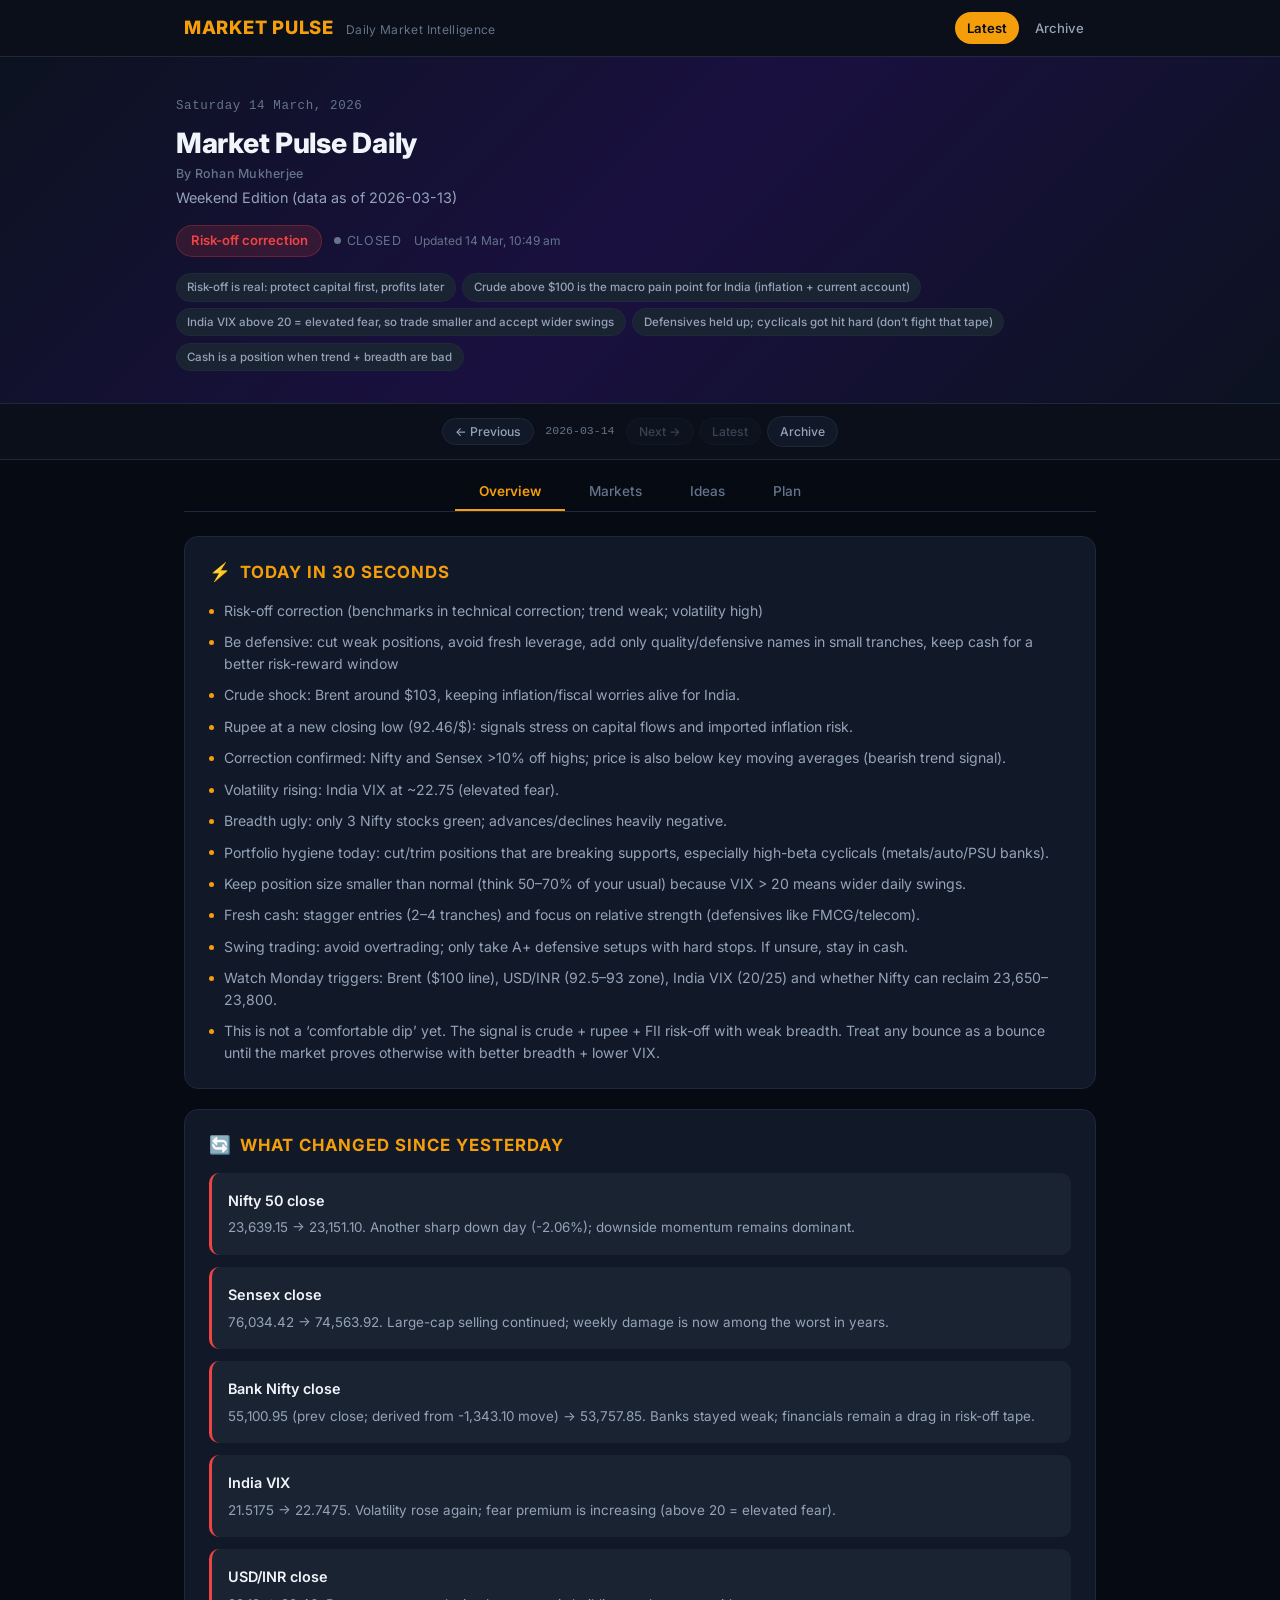
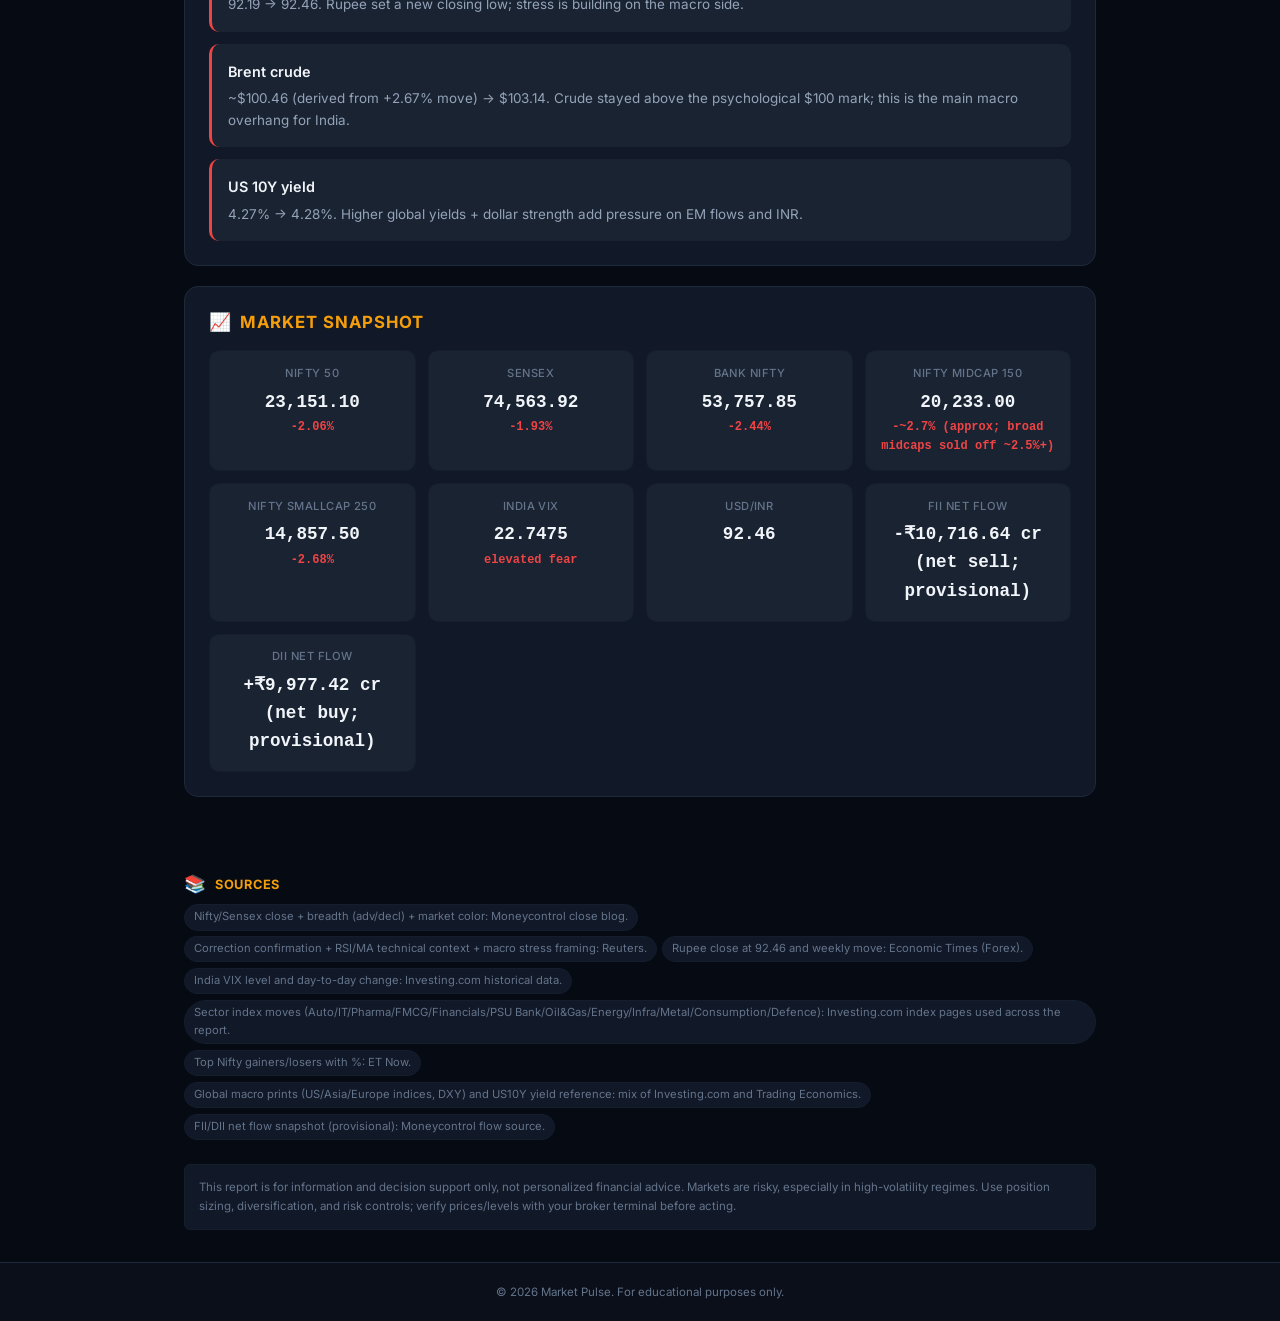
==== index.html @ bf6e7c00 "Initial Market Pulse site" ====
<!DOCTYPE html>
<html lang="en">
<head>
  <meta charset="UTF-8">
  <meta name="viewport" content="width=device-width, initial-scale=1.0">
  <meta name="description" content="Market Pulse — Daily market intelligence and investment research for Indian markets.">
  <meta name="theme-color" content="#0a0f1a">
  <title>Market Pulse — Daily Market Intelligence</title>
  <link rel="preconnect" href="https://fonts.googleapis.com">
  <link rel="preconnect" href="https://fonts.gstatic.com" crossorigin>
  <link href="https://fonts.googleapis.com/css2?family=Inter:wght@400;500;600;700;800&display=swap" rel="stylesheet">
  <link rel="stylesheet" href="assets/css/styles.css">
</head>
<body>

  <!-- Site Header -->
  <header class="site-header">
    <div class="container">
      <div class="site-brand">
        <span class="site-title">Market Pulse</span>
        <span class="site-tagline">Daily Market Intelligence</span>
      </div>
      <nav class="site-nav">
        <a href="index.html" class="nav-link active">Latest</a>
        <a href="archive.html" class="nav-link">Archive</a>
      </nav>
    </div>
  </header>

  <!-- Main Content -->
  <main id="report-root">

    <!-- Loading State -->
    <div id="loading-state" class="state-container">
      <div class="loader"></div>
      <p>Loading report...</p>
    </div>

    <!-- Error State -->
    <div id="error-state" class="state-container hidden">
      <p class="error-message"></p>
      <a href="index.html" class="btn">Load Latest Report</a>
    </div>

    <!-- Report Content -->
    <div id="report-content" class="hidden">

      <!-- Hero -->
      <section id="report-hero" class="hero-section"></section>

      <!-- Report Navigation -->
      <div id="report-nav" class="report-nav"></div>

      <!-- Tab Navigation -->
      <div class="container">
        <nav id="tab-nav" class="tab-nav">
          <button class="tab-btn active" data-tab="overview">Overview</button>
          <button class="tab-btn" data-tab="markets">Markets</button>
          <button class="tab-btn" data-tab="ideas">Ideas</button>
          <button class="tab-btn" data-tab="plan">Plan</button>
        </nav>
      </div>

      <!-- Tab Panels -->
      <div class="container">
        <div id="tab-overview" class="tab-panel active"></div>
        <div id="tab-markets" class="tab-panel hidden"></div>
        <div id="tab-ideas" class="tab-panel hidden"></div>
        <div id="tab-plan" class="tab-panel hidden"></div>
      </div>

      <!-- Sources & Disclaimer -->
      <div class="container">
        <section id="report-sources" class="sources-section"></section>
        <section id="report-disclaimer" class="disclaimer-section"></section>
      </div>

    </div>
  </main>

  <!-- Footer -->
  <footer class="site-footer">
    <div class="container">
      <p>&copy; 2026 Market Pulse. For educational purposes only.</p>
    </div>
  </footer>

  <!-- Scripts -->
  <script src="assets/js/config.js"></script>
  <script src="assets/js/renderer.js"></script>
  <script src="assets/js/app.js"></script>

</body>
</html>
---- assets/css/styles.css ----
/* ================================================================
   MARKET PULSE — Premium Dark Theme Stylesheet
   ================================================================ */

/* --- Custom Properties --- */
:root {
  --bg-body: #060a13;
  --bg-primary: #0a0f1a;
  --bg-card: #111827;
  --bg-card-hover: #162032;
  --bg-elevated: #1a2332;
  --bg-hero: linear-gradient(135deg, #0c1220 0%, #1a1040 50%, #0c1220 100%);

  --border: #1e293b;
  --border-subtle: #141e2e;
  --border-accent: rgba(245, 158, 11, 0.25);

  --text-primary: #e2e8f0;
  --text-secondary: #94a3b8;
  --text-muted: #64748b;
  --text-heading: #f1f5f9;

  --gold: #f59e0b;
  --gold-soft: rgba(245, 158, 11, 0.15);
  --green: #10b981;
  --green-soft: rgba(16, 185, 129, 0.15);
  --red: #ef4444;
  --red-soft: rgba(239, 68, 68, 0.15);
  --blue: #3b82f6;
  --blue-soft: rgba(59, 130, 246, 0.15);
  --amber: #f59e0b;
  --purple: #8b5cf6;

  --radius-sm: 6px;
  --radius-md: 10px;
  --radius-lg: 14px;
  --radius-pill: 100px;

  --font-sans: 'Inter', -apple-system, BlinkMacSystemFont, 'Segoe UI', Roboto, sans-serif;
  --font-mono: 'JetBrains Mono', 'Fira Code', 'Consolas', monospace;

  --transition: 200ms ease;
  --container-max: 960px;
}

/* --- Reset & Base --- */
*,
*::before,
*::after {
  box-sizing: border-box;
  margin: 0;
  padding: 0;
}

html {
  font-size: 16px;
  scroll-behavior: smooth;
  -webkit-text-size-adjust: 100%;
}

body {
  font-family: var(--font-sans);
  background: var(--bg-body);
  color: var(--text-primary);
  line-height: 1.6;
  min-height: 100vh;
  -webkit-font-smoothing: antialiased;
  -moz-osx-font-smoothing: grayscale;
}

img { max-width: 100%; display: block; }
a { color: var(--gold); text-decoration: none; transition: opacity var(--transition); }
a:hover { opacity: 0.85; }

/* --- Typography --- */
h1, h2, h3, h4, h5, h6 {
  color: var(--text-heading);
  font-weight: 600;
  line-height: 1.3;
  letter-spacing: -0.01em;
}

.section-title {
  font-size: 1.05rem;
  font-weight: 700;
  text-transform: uppercase;
  letter-spacing: 0.06em;
  color: var(--gold);
  margin-bottom: 1rem;
  display: flex;
  align-items: center;
  gap: 0.5rem;
}

.section-title .icon {
  font-size: 1.1rem;
}

.section-summary {
  color: var(--text-secondary);
  font-size: 0.92rem;
  line-height: 1.65;
  margin-bottom: 1.25rem;
}

/* --- Layout --- */
.container {
  max-width: var(--container-max);
  margin: 0 auto;
  padding: 0 1rem;
}

/* --- Site Header --- */
.site-header {
  background: var(--bg-primary);
  border-bottom: 1px solid var(--border);
  padding: 0.75rem 0;
  position: sticky;
  top: 0;
  z-index: 100;
  backdrop-filter: blur(12px);
  -webkit-backdrop-filter: blur(12px);
}

.site-header .container {
  display: flex;
  align-items: center;
  justify-content: space-between;
}

.site-brand {
  display: flex;
  align-items: baseline;
  gap: 0.75rem;
}

.site-title {
  font-size: 1.15rem;
  font-weight: 800;
  letter-spacing: 0.04em;
  color: var(--gold);
  text-transform: uppercase;
}

.site-tagline {
  font-size: 0.75rem;
  color: var(--text-muted);
  letter-spacing: 0.03em;
  display: none;
}

@media (min-width: 480px) {
  .site-tagline { display: inline; }
}

.site-nav {
  display: flex;
  gap: 0.25rem;
}

.nav-link {
  font-size: 0.82rem;
  font-weight: 500;
  color: var(--text-secondary);
  padding: 0.35rem 0.75rem;
  border-radius: var(--radius-pill);
  transition: all var(--transition);
}

.nav-link:hover {
  color: var(--text-primary);
  background: var(--bg-elevated);
  opacity: 1;
}

.nav-link.active {
  color: var(--bg-body);
  background: var(--gold);
  font-weight: 600;
}

/* --- Hero Section --- */
.hero-section {
  background: var(--bg-hero);
  border-bottom: 1px solid var(--border);
  padding: 2rem 0 1.75rem;
}

.hero-inner {
  max-width: var(--container-max);
  margin: 0 auto;
  padding: 0 1rem;
}

.hero-date {
  font-family: var(--font-mono);
  font-size: 0.78rem;
  color: var(--text-muted);
  letter-spacing: 0.05em;
  margin-bottom: 0.5rem;
}

.hero-title {
  font-size: 1.5rem;
  font-weight: 800;
  color: var(--text-heading);
  margin-bottom: 0.15rem;
}

.hero-author {
  font-size: 0.78rem;
  color: var(--text-muted);
  font-weight: 500;
  letter-spacing: 0.02em;
  margin-bottom: 0.1rem;
}

.hero-subtitle {
  font-size: 0.9rem;
  color: var(--text-secondary);
  margin-bottom: 1rem;
}

.hero-meta {
  display: flex;
  flex-wrap: wrap;
  align-items: center;
  gap: 0.75rem;
  margin-bottom: 1rem;
}

.mood-badge {
  display: inline-flex;
  align-items: center;
  gap: 0.4rem;
  padding: 0.3rem 0.85rem;
  border-radius: var(--radius-pill);
  font-size: 0.82rem;
  font-weight: 600;
}

.mood-badge.positive { background: var(--green-soft); color: var(--green); border: 1px solid rgba(16,185,129,0.25); }
.mood-badge.negative { background: var(--red-soft); color: var(--red); border: 1px solid rgba(239,68,68,0.25); }
.mood-badge.neutral  { background: var(--gold-soft); color: var(--gold); border: 1px solid rgba(245,158,11,0.25); }

.market-status {
  display: inline-flex;
  align-items: center;
  gap: 0.35rem;
  font-size: 0.78rem;
  color: var(--text-muted);
  text-transform: uppercase;
  letter-spacing: 0.05em;
}

.status-dot {
  width: 7px;
  height: 7px;
  border-radius: 50%;
  background: var(--text-muted);
}

.status-dot.open { background: var(--green); box-shadow: 0 0 6px rgba(16,185,129,0.6); }
.status-dot.closed { background: var(--text-muted); }
.status-dot.pre-open { background: var(--amber); box-shadow: 0 0 6px rgba(245,158,11,0.5); }

.hero-updated {
  font-size: 0.75rem;
  color: var(--text-muted);
}

.mood-pills {
  display: flex;
  flex-wrap: wrap;
  gap: 0.4rem;
}

.mood-pill {
  font-size: 0.72rem;
  font-weight: 500;
  padding: 0.25rem 0.65rem;
  border-radius: var(--radius-pill);
  background: var(--bg-elevated);
  color: var(--text-secondary);
  border: 1px solid var(--border);
  white-space: nowrap;
}

/* --- Report Navigation --- */
.report-nav {
  display: flex;
  align-items: center;
  justify-content: center;
  flex-wrap: wrap;
  gap: 0.35rem;
  padding: 0.75rem 1rem;
  border-bottom: 1px solid var(--border);
  background: var(--bg-primary);
}

.report-nav .nav-btn {
  font-family: var(--font-sans);
  font-size: 0.76rem;
  font-weight: 500;
  color: var(--text-secondary);
  background: var(--bg-card);
  border: 1px solid var(--border);
  padding: 0.3rem 0.75rem;
  border-radius: var(--radius-pill);
  cursor: pointer;
  transition: all var(--transition);
  white-space: nowrap;
}

.report-nav .nav-btn:hover:not(:disabled) {
  color: var(--text-primary);
  background: var(--bg-elevated);
  border-color: var(--gold);
}

.report-nav .nav-btn:disabled {
  opacity: 0.35;
  cursor: not-allowed;
}

.report-nav .nav-date {
  font-family: var(--font-mono);
  font-size: 0.72rem;
  color: var(--text-muted);
  padding: 0 0.35rem;
}

/* --- Tab Navigation --- */
.tab-nav {
  display: flex;
  gap: 0;
  padding: 0.75rem 0 0;
  overflow-x: auto;
  scrollbar-width: none;
  -ms-overflow-style: none;
  border-bottom: 1px solid var(--border);
}

.tab-nav::-webkit-scrollbar { display: none; }

.tab-btn {
  font-family: var(--font-sans);
  font-size: 0.85rem;
  font-weight: 500;
  color: var(--text-muted);
  background: none;
  border: none;
  padding: 0.6rem 1.2rem;
  cursor: pointer;
  border-bottom: 2px solid transparent;
  transition: all var(--transition);
  white-space: nowrap;
  position: relative;
}

.tab-btn:hover {
  color: var(--text-secondary);
}

.tab-btn.active {
  color: var(--gold);
  border-bottom-color: var(--gold);
  font-weight: 600;
}

/* --- Tab Panels --- */
.tab-panel {
  padding: 1.5rem 0 2rem;
}

.tab-panel.hidden {
  display: none;
}

/* --- Section Card --- */
.section-card {
  background: var(--bg-card);
  border: 1px solid var(--border);
  border-radius: var(--radius-lg);
  padding: 1.25rem;
  margin-bottom: 1.25rem;
  transition: border-color var(--transition);
}

.section-card:hover {
  border-color: var(--border-accent);
}

/* --- Metrics Grid --- */
.metrics-grid {
  display: grid;
  grid-template-columns: repeat(2, 1fr);
  gap: 0.75rem;
}

@media (min-width: 600px) {
  .metrics-grid { grid-template-columns: repeat(4, 1fr); }
}

.metric-card {
  background: var(--bg-elevated);
  border: 1px solid var(--border-subtle);
  border-radius: var(--radius-md);
  padding: 0.85rem;
  text-align: center;
}

.metric-label {
  font-size: 0.7rem;
  font-weight: 500;
  color: var(--text-muted);
  text-transform: uppercase;
  letter-spacing: 0.04em;
  margin-bottom: 0.3rem;
}

.metric-value {
  font-family: var(--font-mono);
  font-size: 1.1rem;
  font-weight: 700;
  color: var(--text-heading);
  margin-bottom: 0.15rem;
}

.metric-change {
  font-family: var(--font-mono);
  font-size: 0.75rem;
  font-weight: 600;
}

.metric-change.positive { color: var(--green); }
.metric-change.negative { color: var(--red); }
.metric-change.neutral  { color: var(--text-muted); }

/* --- Summary List (Today in 30 Seconds) --- */
.summary-list {
  list-style: none;
  display: flex;
  flex-direction: column;
  gap: 0.6rem;
}

.summary-item {
  display: flex;
  align-items: flex-start;
  gap: 0.65rem;
  font-size: 0.88rem;
  color: var(--text-secondary);
  line-height: 1.55;
}

.summary-bullet {
  flex-shrink: 0;
  width: 5px;
  height: 5px;
  border-radius: 50%;
  background: var(--gold);
  margin-top: 0.55rem;
}

/* --- Change Cards --- */
.change-cards {
  display: flex;
  flex-direction: column;
  gap: 0.75rem;
}

.change-card {
  background: var(--bg-elevated);
  border-radius: var(--radius-md);
  padding: 1rem;
  border-left: 3px solid var(--text-muted);
}

.change-card.positive { border-left-color: var(--green); }
.change-card.negative { border-left-color: var(--red); }
.change-card.neutral  { border-left-color: var(--amber); }

.change-card-title {
  font-size: 0.9rem;
  font-weight: 600;
  color: var(--text-heading);
  margin-bottom: 0.35rem;
}

.change-card-desc {
  font-size: 0.84rem;
  color: var(--text-secondary);
  line-height: 1.6;
}

/* --- Data Rows (Regions, Indicators) --- */
.data-rows {
  display: flex;
  flex-direction: column;
  gap: 0.5rem;
}

.data-row {
  display: grid;
  grid-template-columns: 1fr auto auto;
  align-items: center;
  gap: 0.75rem;
  padding: 0.65rem 0.85rem;
  background: var(--bg-elevated);
  border-radius: var(--radius-sm);
  border: 1px solid var(--border-subtle);
}

.data-row-label {
  font-size: 0.84rem;
  font-weight: 500;
  color: var(--text-primary);
}

.data-row-sublabel {
  font-size: 0.72rem;
  color: var(--text-muted);
  margin-top: 0.1rem;
}

.data-row-value {
  font-family: var(--font-mono);
  font-size: 0.85rem;
  font-weight: 600;
  color: var(--text-heading);
  text-align: right;
}

.data-row-change {
  font-family: var(--font-mono);
  font-size: 0.78rem;
  font-weight: 600;
  text-align: right;
  min-width: 55px;
}

.data-row-change.positive { color: var(--green); }
.data-row-change.negative { color: var(--red); }
.data-row-change.neutral  { color: var(--text-muted); }

.data-row-note {
  grid-column: 1 / -1;
  font-size: 0.76rem;
  color: var(--text-muted);
  padding-top: 0.15rem;
}

/* --- Key Drivers / Highlights List --- */
.drivers-list {
  list-style: none;
  display: flex;
  flex-direction: column;
  gap: 0.45rem;
  margin-top: 0.75rem;
}

.driver-item {
  display: flex;
  align-items: flex-start;
  gap: 0.5rem;
  font-size: 0.82rem;
  color: var(--text-secondary);
  line-height: 1.5;
}

.driver-bullet {
  flex-shrink: 0;
  color: var(--gold);
  font-size: 0.65rem;
  margin-top: 0.35rem;
}

/* --- Flows Row --- */
.flows-row {
  display: grid;
  grid-template-columns: 1fr 1fr;
  gap: 0.75rem;
  margin-top: 0.75rem;
  margin-bottom: 0.75rem;
}

.flow-card {
  background: var(--bg-elevated);
  border-radius: var(--radius-md);
  padding: 0.75rem;
  text-align: center;
  border: 1px solid var(--border-subtle);
}

.flow-label {
  font-size: 0.72rem;
  font-weight: 600;
  text-transform: uppercase;
  letter-spacing: 0.04em;
  color: var(--text-muted);
  margin-bottom: 0.25rem;
}

.flow-value {
  font-family: var(--font-mono);
  font-size: 1rem;
  font-weight: 700;
}

.flow-value.positive { color: var(--green); }
.flow-value.negative { color: var(--red); }
.flow-value.neutral  { color: var(--text-secondary); }

/* --- Regime Signals --- */
.regime-label {
  font-size: 1.15rem;
  font-weight: 700;
  color: var(--gold);
  margin-bottom: 0.5rem;
}

.signals-grid {
  display: grid;
  grid-template-columns: repeat(2, 1fr);
  gap: 0.5rem;
  margin-top: 1rem;
}

@media (min-width: 600px) {
  .signals-grid { grid-template-columns: repeat(3, 1fr); }
}

.signal-card {
  background: var(--bg-elevated);
  border-radius: var(--radius-sm);
  padding: 0.6rem 0.75rem;
  border: 1px solid var(--border-subtle);
}

.signal-label {
  font-size: 0.68rem;
  font-weight: 500;
  text-transform: uppercase;
  letter-spacing: 0.04em;
  color: var(--text-muted);
  margin-bottom: 0.15rem;
}

.signal-value {
  font-size: 0.84rem;
  font-weight: 600;
}

.signal-value.positive { color: var(--green); }
.signal-value.negative { color: var(--red); }
.signal-value.neutral  { color: var(--amber); }

/* --- Sector Grid --- */
.sector-grid {
  display: flex;
  flex-direction: column;
  gap: 0.5rem;
}

.sector-row {
  display: grid;
  grid-template-columns: auto 1fr auto;
  align-items: center;
  gap: 0.75rem;
  padding: 0.65rem 0.85rem;
  background: var(--bg-elevated);
  border-radius: var(--radius-sm);
  border: 1px solid var(--border-subtle);
}

.sector-name {
  font-size: 0.85rem;
  font-weight: 600;
  color: var(--text-primary);
  min-width: 70px;
}

.sector-note {
  font-size: 0.78rem;
  color: var(--text-muted);
}

.sector-status {
  font-size: 0.76rem;
  font-weight: 600;
  padding: 0.2rem 0.6rem;
  border-radius: var(--radius-pill);
  white-space: nowrap;
}

.sector-status.positive { background: var(--green-soft); color: var(--green); }
.sector-status.negative { background: var(--red-soft); color: var(--red); }
.sector-status.neutral  { background: var(--gold-soft); color: var(--gold); }

/* --- Key Levels --- */
.levels-grid {
  display: grid;
  grid-template-columns: 1fr;
  gap: 1rem;
}

@media (min-width: 600px) {
  .levels-grid { grid-template-columns: 1fr 1fr; }
}

.levels-card {
  background: var(--bg-elevated);
  border: 1px solid var(--border-subtle);
  border-radius: var(--radius-md);
  padding: 1rem;
}

.levels-instrument {
  font-size: 0.88rem;
  font-weight: 700;
  color: var(--text-heading);
  margin-bottom: 0.75rem;
}

.levels-row {
  display: flex;
  justify-content: space-between;
  align-items: baseline;
  padding: 0.35rem 0;
}

.levels-row + .levels-row {
  border-top: 1px solid var(--border-subtle);
}

.levels-label {
  font-size: 0.78rem;
  color: var(--text-muted);
  font-weight: 500;
}

.levels-values {
  font-family: var(--font-mono);
  font-size: 0.82rem;
  color: var(--text-secondary);
}

.levels-pivot {
  color: var(--gold);
  font-weight: 600;
}

/* --- Swing Setup Cards --- */
.setups-grid {
  display: flex;
  flex-direction: column;
  gap: 0.75rem;
}

.setup-card {
  background: var(--bg-elevated);
  border: 1px solid var(--border-subtle);
  border-radius: var(--radius-md);
  padding: 1.1rem;
  position: relative;
  overflow: hidden;
}

.setup-card::before {
  content: '';
  position: absolute;
  left: 0;
  top: 0;
  bottom: 0;
  width: 3px;
}

.setup-card.long::before { background: var(--green); }
.setup-card.short::before { background: var(--red); }

.setup-header {
  display: flex;
  justify-content: space-between;
  align-items: center;
  margin-bottom: 0.75rem;
}

.setup-symbol {
  font-size: 1rem;
  font-weight: 700;
  color: var(--text-heading);
}

.setup-direction {
  font-size: 0.72rem;
  font-weight: 700;
  text-transform: uppercase;
  letter-spacing: 0.06em;
  padding: 0.2rem 0.55rem;
  border-radius: var(--radius-pill);
}

.setup-direction.long { background: var(--green-soft); color: var(--green); }
.setup-direction.short { background: var(--red-soft); color: var(--red); }

.setup-levels {
  display: grid;
  grid-template-columns: repeat(2, 1fr);
  gap: 0.5rem 1rem;
  margin-bottom: 0.75rem;
}

@media (min-width: 480px) {
  .setup-levels { grid-template-columns: repeat(4, 1fr); }
}

.setup-level-item {
  display: flex;
  flex-direction: column;
}

.setup-level-label {
  font-size: 0.68rem;
  font-weight: 500;
  text-transform: uppercase;
  letter-spacing: 0.04em;
  color: var(--text-muted);
  margin-bottom: 0.1rem;
}

.setup-level-value {
  font-family: var(--font-mono);
  font-size: 0.84rem;
  font-weight: 600;
  color: var(--text-primary);
}

.setup-thesis {
  font-size: 0.82rem;
  color: var(--text-secondary);
  line-height: 1.55;
  padding-top: 0.5rem;
  border-top: 1px solid var(--border-subtle);
}

.setup-confidence {
  display: inline-block;
  font-size: 0.68rem;
  font-weight: 600;
  text-transform: uppercase;
  letter-spacing: 0.05em;
  margin-top: 0.5rem;
  padding: 0.15rem 0.5rem;
  border-radius: var(--radius-pill);
}

.setup-confidence.high   { background: var(--green-soft); color: var(--green); }
.setup-confidence.medium { background: var(--gold-soft); color: var(--gold); }
.setup-confidence.low    { background: var(--blue-soft); color: var(--blue); }

/* --- Avoid Cards --- */
.avoid-grid {
  display: flex;
  flex-direction: column;
  gap: 0.6rem;
}

.avoid-card {
  display: flex;
  align-items: flex-start;
  gap: 0.75rem;
  background: var(--bg-elevated);
  border: 1px solid var(--border-subtle);
  border-radius: var(--radius-md);
  padding: 0.85rem;
}

.avoid-icon {
  flex-shrink: 0;
  width: 28px;
  height: 28px;
  display: flex;
  align-items: center;
  justify-content: center;
  background: var(--red-soft);
  color: var(--red);
  border-radius: 50%;
  font-size: 0.75rem;
  font-weight: 700;
}

.avoid-symbol {
  font-size: 0.88rem;
  font-weight: 600;
  color: var(--text-heading);
  margin-bottom: 0.2rem;
}

.avoid-reason {
  font-size: 0.82rem;
  color: var(--text-secondary);
  line-height: 1.55;
}

/* --- News Cards --- */
.news-grid {
  display: flex;
  flex-direction: column;
  gap: 0.6rem;
}

.news-card {
  background: var(--bg-elevated);
  border: 1px solid var(--border-subtle);
  border-radius: var(--radius-md);
  padding: 1rem;
}

.news-header {
  display: flex;
  justify-content: space-between;
  align-items: flex-start;
  gap: 0.75rem;
  margin-bottom: 0.4rem;
}

.news-title {
  font-size: 0.9rem;
  font-weight: 600;
  color: var(--text-heading);
}

.news-impact {
  flex-shrink: 0;
  font-size: 0.68rem;
  font-weight: 600;
  text-transform: uppercase;
  letter-spacing: 0.04em;
  padding: 0.15rem 0.5rem;
  border-radius: var(--radius-pill);
}

.news-impact.positive { background: var(--green-soft); color: var(--green); }
.news-impact.negative { background: var(--red-soft); color: var(--red); }
.news-impact.neutral  { background: var(--gold-soft); color: var(--gold); }

.news-summary {
  font-size: 0.82rem;
  color: var(--text-secondary);
  line-height: 1.55;
}

/* --- Do's and Don'ts --- */
.do-dont-grid {
  display: grid;
  grid-template-columns: 1fr;
  gap: 1rem;
}

@media (min-width: 600px) {
  .do-dont-grid { grid-template-columns: 1fr 1fr; }
}

.do-dont-column {
  background: var(--bg-elevated);
  border: 1px solid var(--border-subtle);
  border-radius: var(--radius-md);
  padding: 1rem;
}

.do-dont-heading {
  font-size: 0.82rem;
  font-weight: 700;
  text-transform: uppercase;
  letter-spacing: 0.05em;
  margin-bottom: 0.75rem;
  display: flex;
  align-items: center;
  gap: 0.4rem;
}

.do-dont-heading.do-heading { color: var(--green); }
.do-dont-heading.dont-heading { color: var(--red); }

.do-dont-list {
  list-style: none;
  display: flex;
  flex-direction: column;
  gap: 0.5rem;
}

.do-dont-item {
  display: flex;
  align-items: flex-start;
  gap: 0.5rem;
  font-size: 0.82rem;
  color: var(--text-secondary);
  line-height: 1.55;
}

.do-dont-marker {
  flex-shrink: 0;
  margin-top: 0.15rem;
  font-size: 0.78rem;
}

/* --- Action Items (Investor Plan) --- */
.action-list {
  display: flex;
  flex-direction: column;
  gap: 0.5rem;
}

.action-item {
  display: flex;
  align-items: flex-start;
  justify-content: space-between;
  gap: 0.75rem;
  padding: 0.65rem 0.85rem;
  background: var(--bg-elevated);
  border-radius: var(--radius-sm);
  border: 1px solid var(--border-subtle);
}

.action-text {
  font-size: 0.84rem;
  color: var(--text-secondary);
  line-height: 1.5;
}

.action-priority {
  flex-shrink: 0;
  font-size: 0.66rem;
  font-weight: 700;
  text-transform: uppercase;
  letter-spacing: 0.04em;
  padding: 0.15rem 0.45rem;
  border-radius: var(--radius-pill);
  white-space: nowrap;
}

.action-priority.high   { background: var(--red-soft); color: var(--red); }
.action-priority.medium { background: var(--gold-soft); color: var(--gold); }
.action-priority.low    { background: var(--blue-soft); color: var(--blue); }

/* --- Mutual Fund Recommendations --- */
.mf-grid {
  display: flex;
  flex-direction: column;
  gap: 0.5rem;
}

.mf-row {
  display: grid;
  grid-template-columns: 1fr auto;
  align-items: center;
  gap: 0.75rem;
  padding: 0.65rem 0.85rem;
  background: var(--bg-elevated);
  border-radius: var(--radius-sm);
  border: 1px solid var(--border-subtle);
}

.mf-category {
  font-size: 0.85rem;
  font-weight: 600;
  color: var(--text-primary);
}

.mf-action {
  font-size: 0.78rem;
  color: var(--text-secondary);
  margin-top: 0.1rem;
}

.mf-sentiment {
  width: 8px;
  height: 8px;
  border-radius: 50%;
}

.mf-sentiment.positive { background: var(--green); }
.mf-sentiment.negative { background: var(--red); }
.mf-sentiment.neutral  { background: var(--amber); }

/* --- Stance Badge --- */
.stance-badge {
  display: inline-flex;
  align-items: center;
  gap: 0.4rem;
  padding: 0.35rem 0.85rem;
  border-radius: var(--radius-pill);
  background: var(--gold-soft);
  color: var(--gold);
  font-size: 0.85rem;
  font-weight: 700;
  margin-bottom: 0.75rem;
  border: 1px solid var(--border-accent);
}

/* --- Sources & Disclaimer --- */
.sources-section {
  padding: 1.5rem 0 0.75rem;
}

.sources-list {
  display: flex;
  flex-wrap: wrap;
  gap: 0.35rem;
  list-style: none;
}

.source-tag {
  font-size: 0.7rem;
  color: var(--text-muted);
  background: var(--bg-card);
  padding: 0.2rem 0.55rem;
  border-radius: var(--radius-pill);
  border: 1px solid var(--border-subtle);
}

.disclaimer-section {
  padding: 0.75rem 0 2rem;
}

.disclaimer-text {
  font-size: 0.72rem;
  color: var(--text-muted);
  line-height: 1.6;
  padding: 0.85rem;
  background: var(--bg-card);
  border: 1px solid var(--border-subtle);
  border-radius: var(--radius-sm);
}

/* --- Loading & Error States --- */
.state-container {
  display: flex;
  flex-direction: column;
  align-items: center;
  justify-content: center;
  padding: 4rem 1rem;
  text-align: center;
  gap: 1rem;
}

.state-container p {
  color: var(--text-muted);
  font-size: 0.9rem;
}

.hidden { display: none !important; }

.loader {
  width: 36px;
  height: 36px;
  border: 3px solid var(--border);
  border-top-color: var(--gold);
  border-radius: 50%;
  animation: spin 0.8s linear infinite;
}

@keyframes spin {
  to { transform: rotate(360deg); }
}

.btn {
  display: inline-flex;
  align-items: center;
  gap: 0.4rem;
  font-family: var(--font-sans);
  font-size: 0.84rem;
  font-weight: 600;
  color: var(--bg-body);
  background: var(--gold);
  border: none;
  padding: 0.5rem 1.25rem;
  border-radius: var(--radius-pill);
  cursor: pointer;
  transition: all var(--transition);
  text-decoration: none;
}

.btn:hover { opacity: 0.9; }

.error-message {
  color: var(--red) !important;
  font-size: 1rem !important;
}

/* --- Archive Page --- */
.archive-header {
  padding: 2rem 0 1.5rem;
  border-bottom: 1px solid var(--border);
}

.archive-title {
  font-size: 1.4rem;
  font-weight: 800;
  color: var(--text-heading);
  margin-bottom: 0.25rem;
}

.archive-subtitle {
  font-size: 0.88rem;
  color: var(--text-secondary);
}

.archive-count {
  font-size: 0.82rem;
  color: var(--text-muted);
  margin-top: 0.5rem;
}

.archive-grid {
  display: flex;
  flex-direction: column;
  gap: 0.6rem;
  padding: 1.5rem 0 3rem;
}

.archive-card {
  display: flex;
  align-items: center;
  justify-content: space-between;
  gap: 1rem;
  padding: 1rem 1.15rem;
  background: var(--bg-card);
  border: 1px solid var(--border);
  border-radius: var(--radius-md);
  text-decoration: none;
  color: inherit;
  transition: all var(--transition);
}

.archive-card:hover {
  border-color: var(--gold);
  background: var(--bg-card-hover);
  opacity: 1;
}

.archive-card-left {
  display: flex;
  flex-direction: column;
  gap: 0.15rem;
  min-width: 0;
}

.archive-card-date {
  font-family: var(--font-mono);
  font-size: 0.78rem;
  color: var(--text-muted);
  letter-spacing: 0.03em;
}

.archive-card-title {
  font-size: 0.92rem;
  font-weight: 600;
  color: var(--text-heading);
  white-space: nowrap;
  overflow: hidden;
  text-overflow: ellipsis;
}

.archive-card-subtitle {
  font-size: 0.78rem;
  color: var(--text-muted);
}

.archive-card-right {
  display: flex;
  align-items: center;
  gap: 0.75rem;
  flex-shrink: 0;
}

.archive-mood {
  font-size: 0.72rem;
  font-weight: 600;
  padding: 0.2rem 0.6rem;
  border-radius: var(--radius-pill);
  white-space: nowrap;
}

.archive-mood.positive { background: var(--green-soft); color: var(--green); }
.archive-mood.negative { background: var(--red-soft); color: var(--red); }
.archive-mood.neutral  { background: var(--gold-soft); color: var(--gold); }

.archive-arrow {
  color: var(--text-muted);
  font-size: 0.9rem;
}

/* --- Empty Section --- */
.empty-section {
  text-align: center;
  padding: 2rem 1rem;
  color: var(--text-muted);
  font-size: 0.88rem;
}

/* --- Footer --- */
.site-footer {
  background: var(--bg-primary);
  border-top: 1px solid var(--border);
  padding: 1.25rem 0;
  text-align: center;
}

.site-footer p {
  font-size: 0.72rem;
  color: var(--text-muted);
}

/* --- Responsive --- */
@media (max-width: 479px) {
  .hero-title { font-size: 1.25rem; }
  .hero-section { padding: 1.5rem 0 1.25rem; }
  .section-card { padding: 1rem; }
  .setup-levels { grid-template-columns: 1fr 1fr; }
  .tab-btn { padding: 0.5rem 0.9rem; font-size: 0.82rem; }
}

@media (min-width: 768px) {
  .container { padding: 0 1.5rem; }
  .hero-title { font-size: 1.75rem; }
  .hero-section { padding: 2.5rem 0 2rem; }
  .section-card { padding: 1.5rem; }
  .tab-btn { padding: 0.65rem 1.5rem; }
}

@media (min-width: 1024px) {
  .tab-nav { justify-content: center; }
}

/* --- Print --- */
@media print {
  body { background: #fff; color: #111; }
  .site-header, .report-nav, .tab-nav, .site-footer { display: none; }
  .tab-panel { display: block !important; padding: 0.5rem 0; }
  .tab-panel.hidden { display: block !important; }
  .section-card { border-color: #ddd; break-inside: avoid; }
}
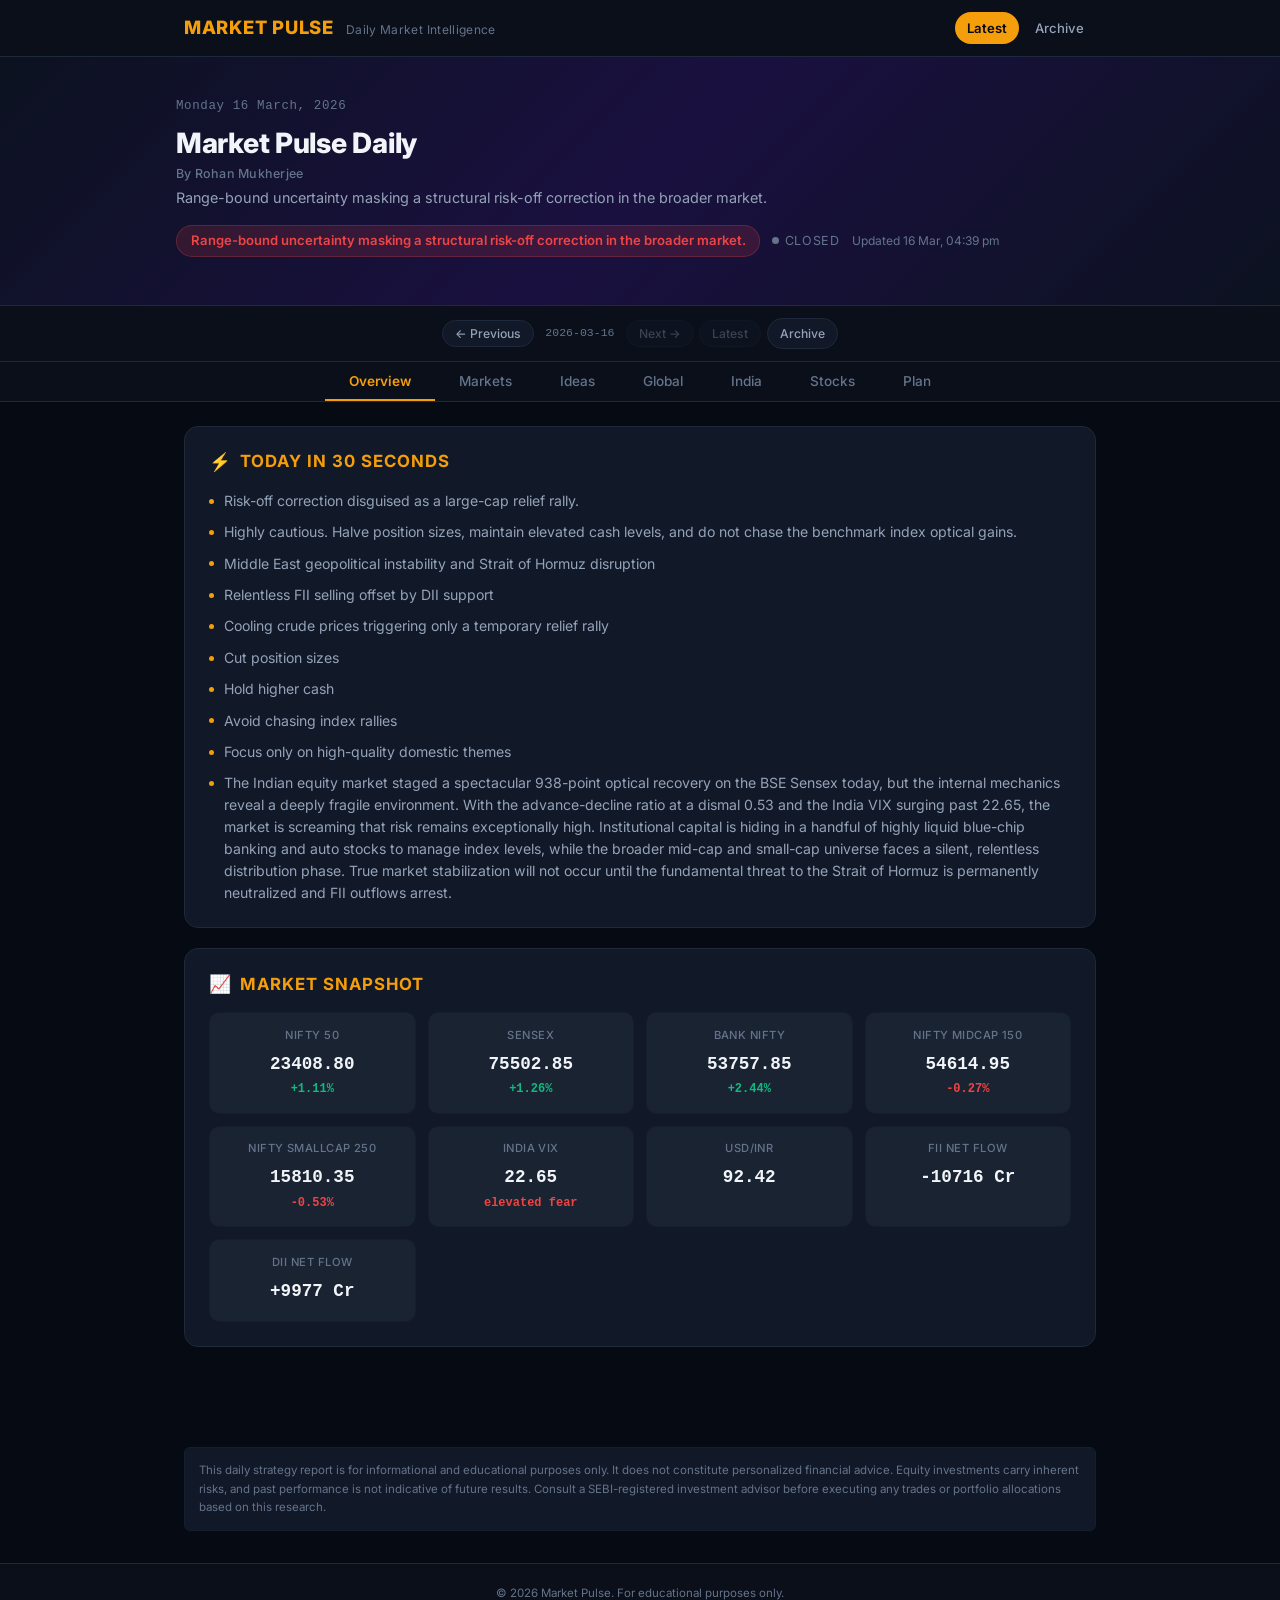
==== commit 27db296d: "Daily Report Added, website Structure Change" ====
--- a/index.html
+++ b/index.html
@@ -51,14 +51,19 @@
       <!-- Report Navigation -->
       <div id="report-nav" class="report-nav"></div>
 
-      <!-- Tab Navigation -->
-      <div class="container">
-        <nav id="tab-nav" class="tab-nav">
-          <button class="tab-btn active" data-tab="overview">Overview</button>
-          <button class="tab-btn" data-tab="markets">Markets</button>
-          <button class="tab-btn" data-tab="ideas">Ideas</button>
-          <button class="tab-btn" data-tab="plan">Plan</button>
-        </nav>
+      <!-- Tab Navigation (sticky) -->
+      <div class="tab-nav-wrapper">
+        <div class="container">
+          <nav id="tab-nav" class="tab-nav">
+            <button class="tab-btn active" data-tab="overview">Overview</button>
+            <button class="tab-btn" data-tab="markets">Markets</button>
+            <button class="tab-btn" data-tab="ideas">Ideas</button>
+            <button class="tab-btn" data-tab="global">Global</button>
+            <button class="tab-btn" data-tab="india">India</button>
+            <button class="tab-btn" data-tab="stocks">Stocks</button>
+            <button class="tab-btn" data-tab="plan">Plan</button>
+          </nav>
+        </div>
       </div>
 
       <!-- Tab Panels -->
@@ -66,6 +71,9 @@
         <div id="tab-overview" class="tab-panel active"></div>
         <div id="tab-markets" class="tab-panel hidden"></div>
         <div id="tab-ideas" class="tab-panel hidden"></div>
+        <div id="tab-global" class="tab-panel hidden"></div>
+        <div id="tab-india" class="tab-panel hidden"></div>
+        <div id="tab-stocks" class="tab-panel hidden"></div>
         <div id="tab-plan" class="tab-panel hidden"></div>
       </div>
 
@@ -77,6 +85,9 @@
 
     </div>
   </main>
+
+  <!-- Scroll to Top -->
+  <button id="scroll-top-btn" class="scroll-top-btn hidden" aria-label="Scroll to top">&#8679;</button>
 
   <!-- Footer -->
   <footer class="site-footer">
--- a/assets/css/styles.css
+++ b/assets/css/styles.css
@@ -1334,10 +1334,476 @@
   .tab-nav { justify-content: center; }
 }
 
+/* --- Sticky Tab Nav Wrapper --- */
+.tab-nav-wrapper {
+  position: sticky;
+  top: 57px; /* height of .site-header */
+  background: var(--bg-primary);
+  z-index: 90;
+  border-bottom: 1px solid var(--border);
+}
+
+.tab-nav-wrapper .tab-nav {
+  border-bottom: none;
+  padding-top: 0;
+}
+
+/* --- Scroll to Top Button --- */
+.scroll-top-btn {
+  position: fixed;
+  bottom: 1.5rem;
+  right: 1.5rem;
+  width: 42px;
+  height: 42px;
+  border-radius: 50%;
+  background: var(--gold);
+  color: var(--bg-body);
+  border: none;
+  font-size: 1.3rem;
+  font-weight: 700;
+  cursor: pointer;
+  z-index: 200;
+  display: flex;
+  align-items: center;
+  justify-content: center;
+  box-shadow: 0 4px 16px rgba(0,0,0,0.4);
+  transition: opacity var(--transition), transform var(--transition);
+  line-height: 1;
+}
+
+.scroll-top-btn:hover {
+  transform: translateY(-2px);
+  opacity: 0.9;
+}
+
+/* --- News Meta Row --- */
+.news-meta-row {
+  display: flex;
+  flex-wrap: wrap;
+  gap: 0.4rem;
+  margin-bottom: 0.75rem;
+}
+
+.news-meta-badge {
+  font-size: 0.72rem;
+  font-weight: 600;
+  padding: 0.2rem 0.6rem;
+  border-radius: var(--radius-pill);
+  letter-spacing: 0.03em;
+}
+
+.news-meta-badge.negative { background: var(--red-soft); color: var(--red); }
+.news-meta-badge.positive { background: var(--green-soft); color: var(--green); }
+.news-meta-badge.neutral  { background: var(--gold-soft); color: var(--gold); }
+
+/* --- Theme Cards (Global News / India News) --- */
+.theme-card {
+  background: var(--bg-elevated);
+  border: 1px solid var(--border-subtle);
+  border-left: 3px solid var(--text-muted);
+  border-radius: var(--radius-md);
+  padding: 1rem;
+  margin-bottom: 0.75rem;
+}
+
+.theme-card.negative { border-left-color: var(--red); }
+.theme-card.positive { border-left-color: var(--green); }
+.theme-card.neutral  { border-left-color: var(--amber); }
+
+.theme-header {
+  display: flex;
+  justify-content: space-between;
+  align-items: flex-start;
+  gap: 0.75rem;
+  margin-bottom: 0.65rem;
+  flex-wrap: wrap;
+}
+
+.theme-name {
+  font-size: 0.92rem;
+  font-weight: 700;
+  color: var(--text-heading);
+}
+
+.theme-badges {
+  display: flex;
+  flex-wrap: wrap;
+  gap: 0.3rem;
+}
+
+.theme-badge {
+  font-size: 0.66rem;
+  font-weight: 600;
+  padding: 0.15rem 0.5rem;
+  border-radius: var(--radius-pill);
+  white-space: nowrap;
+}
+
+.theme-badge.region  { background: var(--blue-soft); color: var(--blue); }
+.theme-badge.status  { background: var(--gold-soft); color: var(--gold); }
+.theme-badge.neutral { background: var(--bg-card); color: var(--text-muted); border: 1px solid var(--border-subtle); }
+.theme-badge.signal.negative { background: var(--red-soft); color: var(--red); }
+.theme-badge.signal.positive { background: var(--green-soft); color: var(--green); }
+.theme-badge.signal.neutral  { background: var(--gold-soft); color: var(--gold); }
+
+.theme-row {
+  display: flex;
+  flex-wrap: wrap;
+  gap: 0.4rem 0.75rem;
+  font-size: 0.82rem;
+  margin-bottom: 0.35rem;
+}
+
+.theme-label {
+  color: var(--text-muted);
+  font-weight: 500;
+  flex-shrink: 0;
+  min-width: 90px;
+}
+
+.theme-value {
+  color: var(--text-secondary);
+  flex: 1;
+}
+
+.theme-tags {
+  display: flex;
+  flex-wrap: wrap;
+  gap: 0.3rem;
+}
+
+.theme-tag {
+  font-size: 0.7rem;
+  padding: 0.15rem 0.45rem;
+  border-radius: var(--radius-pill);
+  background: var(--bg-card);
+  color: var(--text-muted);
+  border: 1px solid var(--border-subtle);
+}
+
+.theme-tag.stock {
+  background: var(--blue-soft);
+  color: var(--blue);
+  border-color: transparent;
+}
+
+.theme-track {
+  font-size: 0.78rem;
+  color: var(--text-muted);
+  margin-top: 0.5rem;
+  padding-top: 0.5rem;
+  border-top: 1px solid var(--border-subtle);
+  line-height: 1.5;
+}
+
+.section-view-box {
+  margin-top: 0.75rem;
+  padding: 0.85rem;
+  background: var(--bg-elevated);
+  border: 1px solid var(--border-accent);
+  border-radius: var(--radius-md);
+  font-size: 0.85rem;
+  color: var(--text-secondary);
+  line-height: 1.65;
+  font-style: italic;
+}
+
+/* --- Emerging Opportunities Cards --- */
+.opp-grid {
+  display: flex;
+  flex-direction: column;
+  gap: 0.75rem;
+}
+
+.opp-card {
+  background: var(--bg-elevated);
+  border: 1px solid var(--border-subtle);
+  border-radius: var(--radius-md);
+  padding: 1rem;
+}
+
+.opp-header {
+  display: flex;
+  justify-content: space-between;
+  align-items: center;
+  margin-bottom: 0.5rem;
+  gap: 0.5rem;
+}
+
+.opp-company {
+  font-size: 0.95rem;
+  font-weight: 700;
+  color: var(--text-heading);
+}
+
+.opp-theme {
+  font-size: 0.82rem;
+  color: var(--gold);
+  font-weight: 500;
+  margin-bottom: 0.35rem;
+}
+
+.opp-reason {
+  font-size: 0.82rem;
+  color: var(--text-secondary);
+  line-height: 1.55;
+  margin-bottom: 0.5rem;
+}
+
+.opp-signals {
+  display: flex;
+  flex-wrap: wrap;
+  gap: 0.3rem;
+  margin-bottom: 0.5rem;
+}
+
+.opp-signal {
+  font-size: 0.7rem;
+  padding: 0.15rem 0.5rem;
+  border-radius: var(--radius-pill);
+  background: var(--blue-soft);
+  color: var(--blue);
+}
+
+.opp-footer {
+  display: flex;
+  justify-content: space-between;
+  align-items: center;
+  gap: 0.5rem;
+  padding-top: 0.5rem;
+  border-top: 1px solid var(--border-subtle);
+  flex-wrap: wrap;
+}
+
+.opp-horizon {
+  font-size: 0.76rem;
+  color: var(--text-muted);
+}
+
+.opp-action {
+  font-size: 0.72rem;
+  font-weight: 600;
+  padding: 0.15rem 0.55rem;
+  border-radius: var(--radius-pill);
+}
+
+.opp-action.positive { background: var(--green-soft); color: var(--green); }
+.opp-action.negative { background: var(--red-soft); color: var(--red); }
+.opp-action.neutral  { background: var(--gold-soft); color: var(--gold); }
+
+/* --- Risk Watch Cards --- */
+.risk-grid {
+  display: flex;
+  flex-direction: column;
+  gap: 0.75rem;
+}
+
+.risk-card {
+  background: var(--bg-elevated);
+  border: 1px solid var(--border-subtle);
+  border-left: 3px solid var(--text-muted);
+  border-radius: var(--radius-md);
+  padding: 1rem;
+}
+
+.risk-card.negative { border-left-color: var(--red); }
+.risk-card.neutral  { border-left-color: var(--amber); }
+
+.risk-header {
+  display: flex;
+  justify-content: space-between;
+  align-items: flex-start;
+  gap: 0.5rem;
+  margin-bottom: 0.5rem;
+  flex-wrap: wrap;
+}
+
+.risk-company {
+  font-size: 0.95rem;
+  font-weight: 700;
+  color: var(--text-heading);
+}
+
+.risk-severity {
+  font-size: 0.68rem;
+  font-weight: 700;
+  text-transform: uppercase;
+  letter-spacing: 0.04em;
+  padding: 0.15rem 0.5rem;
+  border-radius: var(--radius-pill);
+}
+
+.risk-severity.negative { background: var(--red-soft); color: var(--red); }
+.risk-severity.neutral  { background: var(--gold-soft); color: var(--gold); }
+
+.risk-issue {
+  font-size: 0.85rem;
+  color: var(--text-secondary);
+  line-height: 1.55;
+  margin-bottom: 0.5rem;
+}
+
+/* --- Stock Cards (Dark Horse / Damage Watch) --- */
+.stock-card {
+  background: var(--bg-elevated);
+  border: 1px solid var(--border-subtle);
+  border-left: 4px solid var(--text-muted);
+  border-radius: var(--radius-md);
+  padding: 1.15rem;
+  margin-bottom: 1rem;
+  position: relative;
+}
+
+.stock-card.positive { border-left-color: var(--green); }
+.stock-card.neutral  { border-left-color: var(--amber); }
+.stock-card.negative { border-left-color: var(--red); }
+
+.stock-card.damage.negative { border-left-color: var(--red); background: rgba(239,68,68,0.04); }
+
+.stock-card-header {
+  display: flex;
+  justify-content: space-between;
+  align-items: flex-start;
+  gap: 0.75rem;
+  margin-bottom: 0.6rem;
+  flex-wrap: wrap;
+}
+
+.stock-card-title-block {
+  display: flex;
+  align-items: center;
+  gap: 0.5rem;
+  flex-wrap: wrap;
+}
+
+.stock-card-company {
+  font-size: 1.05rem;
+  font-weight: 800;
+  color: var(--text-heading);
+  letter-spacing: -0.01em;
+}
+
+.stock-status-dot {
+  width: 7px;
+  height: 7px;
+  border-radius: 50%;
+  background: var(--green);
+  box-shadow: 0 0 5px rgba(16,185,129,0.5);
+  flex-shrink: 0;
+}
+
+.stock-status-dot.damage {
+  background: var(--red);
+  box-shadow: 0 0 5px rgba(239,68,68,0.5);
+}
+
+.stock-tracking-status {
+  font-size: 0.68rem;
+  font-weight: 600;
+  text-transform: uppercase;
+  letter-spacing: 0.04em;
+  color: var(--text-muted);
+}
+
+.stock-card-badges {
+  display: flex;
+  flex-wrap: wrap;
+  gap: 0.3rem;
+  align-items: center;
+}
+
+.stock-theme-row {
+  display: flex;
+  flex-wrap: wrap;
+  align-items: center;
+  gap: 0.5rem;
+  margin-bottom: 0.75rem;
+}
+
+.stock-theme {
+  font-size: 0.85rem;
+  font-weight: 600;
+  color: var(--gold);
+}
+
+.stock-trigger {
+  font-size: 0.72rem;
+  font-weight: 500;
+  color: var(--text-muted);
+  background: var(--bg-card);
+  border: 1px solid var(--border-subtle);
+  padding: 0.15rem 0.5rem;
+  border-radius: var(--radius-pill);
+}
+
+.stock-section-block {
+  margin-bottom: 0.65rem;
+}
+
+.stock-block-label {
+  font-size: 0.68rem;
+  font-weight: 700;
+  text-transform: uppercase;
+  letter-spacing: 0.05em;
+  color: var(--text-muted);
+  margin-bottom: 0.2rem;
+}
+
+.stock-block-body {
+  font-size: 0.83rem;
+  color: var(--text-secondary);
+  line-height: 1.65;
+}
+
+.stock-block-body.negative-text {
+  color: var(--red);
+  font-weight: 500;
+}
+
+.stock-signals-row {
+  display: flex;
+  flex-wrap: wrap;
+  align-items: center;
+  gap: 0.35rem;
+  margin-bottom: 0.6rem;
+}
+
+.risk-signal {
+  background: var(--red-soft) !important;
+  color: var(--red) !important;
+}
+
+.stock-card-footer {
+  display: flex;
+  justify-content: space-between;
+  align-items: center;
+  gap: 0.5rem;
+  padding-top: 0.65rem;
+  border-top: 1px solid var(--border-subtle);
+  flex-wrap: wrap;
+  margin-top: 0.5rem;
+}
+
+.stock-horizon {
+  font-size: 0.78rem;
+  color: var(--text-muted);
+  font-weight: 500;
+}
+
+.stock-watchlist-action {
+  font-size: 0.72rem;
+  font-weight: 600;
+  padding: 0.2rem 0.6rem;
+  border-radius: var(--radius-pill);
+}
+
+.stock-watchlist-action.positive { background: var(--green-soft); color: var(--green); }
+.stock-watchlist-action.negative { background: var(--red-soft); color: var(--red); }
+
 /* --- Print --- */
 @media print {
   body { background: #fff; color: #111; }
-  .site-header, .report-nav, .tab-nav, .site-footer { display: none; }
+  .site-header, .report-nav, .tab-nav-wrapper, .site-footer, .scroll-top-btn { display: none; }
   .tab-panel { display: block !important; padding: 0.5rem 0; }
   .tab-panel.hidden { display: block !important; }
   .section-card { border-color: #ddd; break-inside: avoid; }
